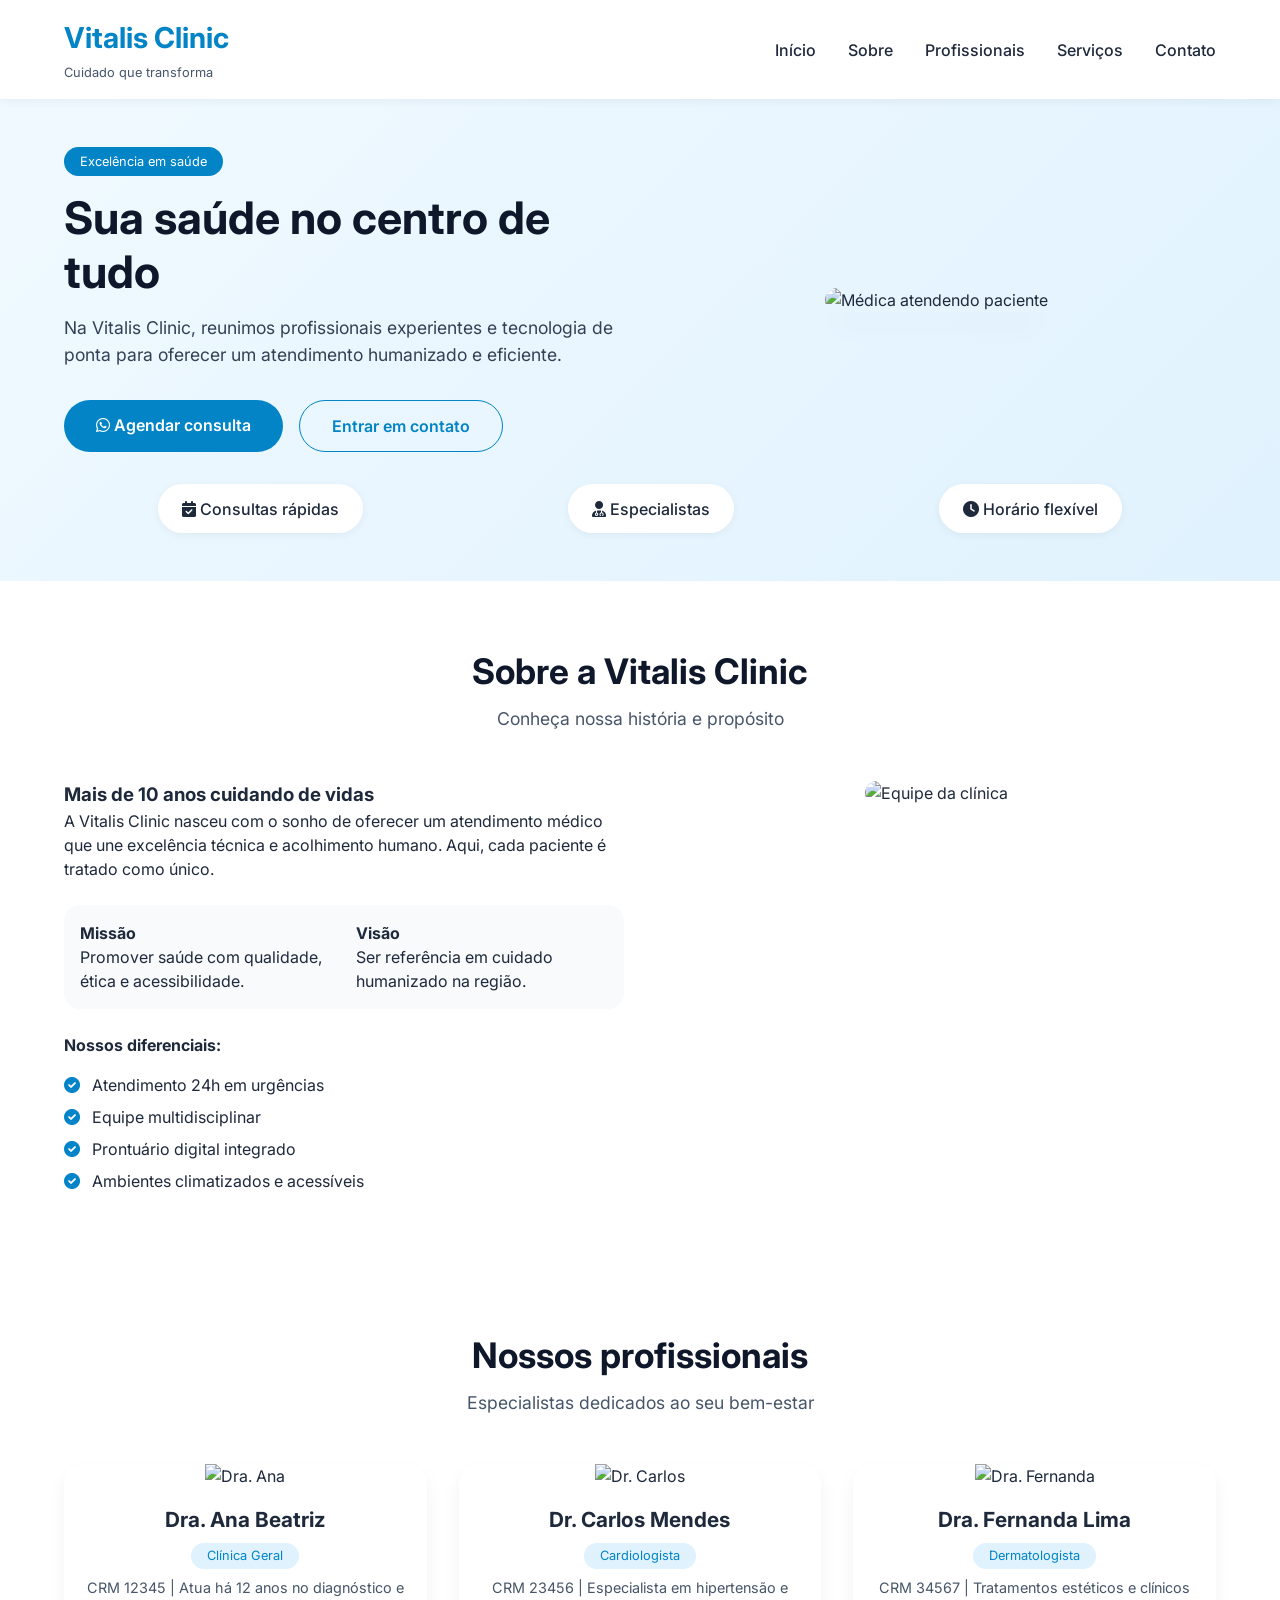
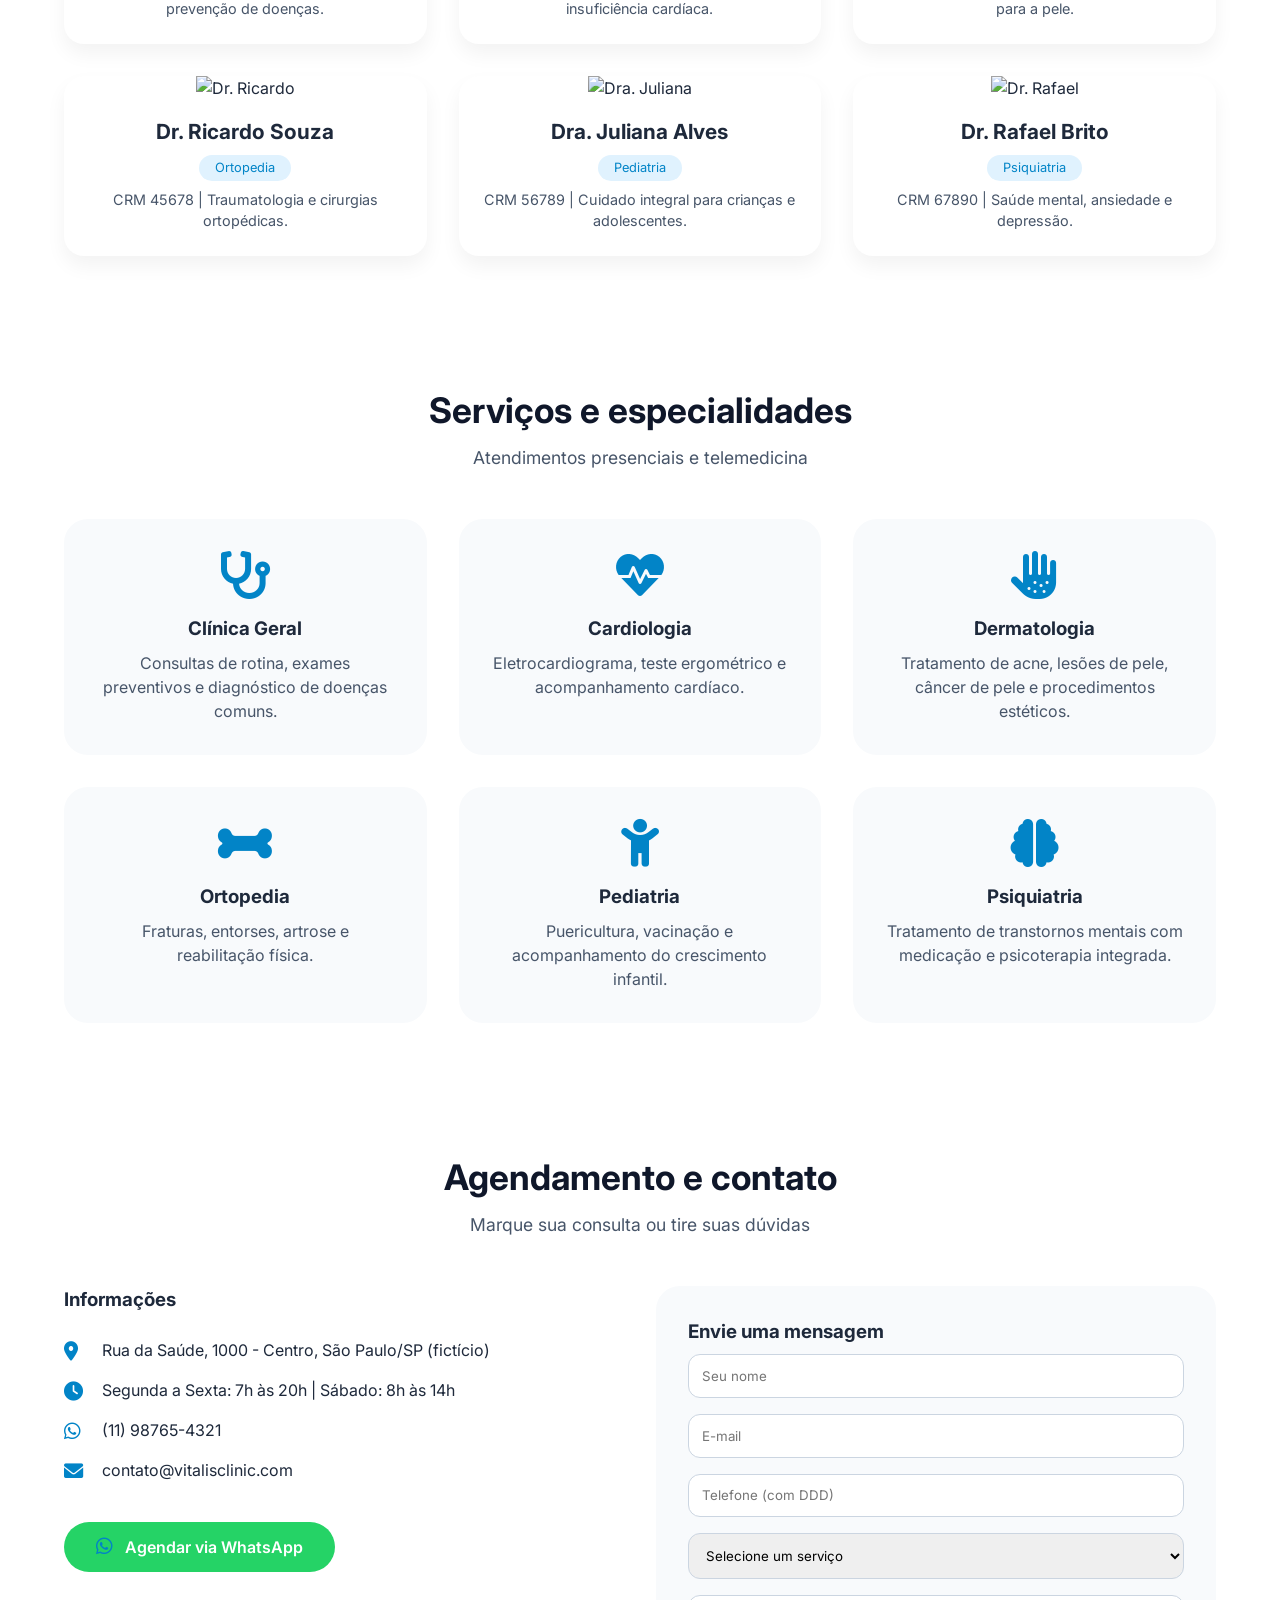
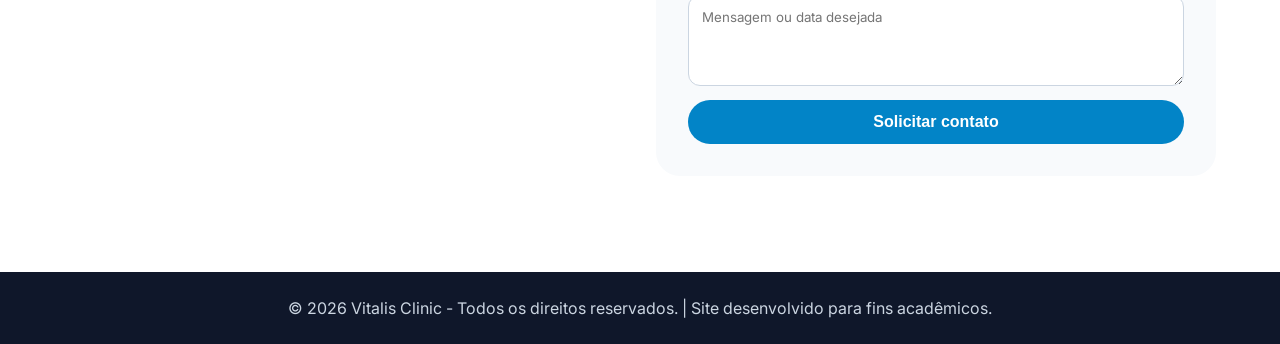
==== clinica/index.html @ b9044ef0 "Foi feito o site da clinica da atividade de ciração de sites" ====
<!DOCTYPE html>
<html lang="pt-BR">
<head>
    <meta charset="UTF-8">
    <meta name="viewport" content="width=device-width, initial-scale=1.0, user-scalable=yes">
    <title>Vitalis Clinic | Saúde e bem-estar</title>
    <link rel="stylesheet" href="style.css">
    <link href="https://fonts.googleapis.com/css2?family=Inter:opsz,wght@14..32,300;14..32,400;14..32,600;14..32,700&display=swap" rel="stylesheet">
    <link rel="stylesheet" href="https://cdnjs.cloudflare.com/ajax/libs/font-awesome/6.0.0-beta3/css/all.min.css">
</head>
<body>
    <!-- Header / Navegação -->
    <header>
        <div class="container header-container">
            <div class="logo">
                <h1>Vitalis Clinic</h1>
                <span>Cuidado que transforma</span>
            </div>
            <nav>
                <ul class="nav-menu">
                    <li><a href="#home">Início</a></li>
                    <li><a href="#sobre">Sobre</a></li>
                    <li><a href="#profissionais">Profissionais</a></li>
                    <li><a href="#servicos">Serviços</a></li>
                    <li><a href="#contato">Contato</a></li>
                </ul>
                <div class="mobile-menu-icon">
                    <i class="fas fa-bars"></i>
                </div>
            </nav>
        </div>
    </header>

    <main>
        <!-- HOME -->
        <section id="home" class="home">
            <div class="container home-content">
                <div class="home-text">
                    <span class="tag">Excelência em saúde</span>
                    <h2>Sua saúde no centro de tudo</h2>
                    <p>Na Vitalis Clinic, reunimos profissionais experientes e tecnologia de ponta para oferecer um atendimento humanizado e eficiente.</p>
                    <div class="cta-buttons">
                        <a href="#contato" class="btn-primary"><i class="fab fa-whatsapp"></i> Agendar consulta</a>
                        <a href="#contato" class="btn-secondary">Entrar em contato</a>
                    </div>
                </div>
                <div class="home-img">
                    <img src="https://placehold.co/500x400/e0f2fe/0284c7?text=Médica+com+paciente" alt="Médica atendendo paciente">
                </div>
            </div>
            <div class="services-highlight">
                <div class="container highlight-grid">
                    <div><i class="fas fa-calendar-check"></i> Consultas rápidas</div>
                    <div><i class="fas fa-user-md"></i> Especialistas</div>
                    <div><i class="fas fa-clock"></i> Horário flexível</div>
                </div>
            </div>
        </section>

        <!-- SOBRE -->
        <section id="sobre" class="sobre">
            <div class="container">
                <div class="section-header">
                    <h2>Sobre a Vitalis Clinic</h2>
                    <p>Conheça nossa história e propósito</p>
                </div>
                <div class="sobre-grid">
                    <div class="sobre-texto">
                        <h3>Mais de 10 anos cuidando de vidas</h3>
                        <p>A Vitalis Clinic nasceu com o sonho de oferecer um atendimento médico que une excelência técnica e acolhimento humano. Aqui, cada paciente é tratado como único.</p>
                        <div class="missao-visao">
                            <div><strong>Missão</strong><br>Promover saúde com qualidade, ética e acessibilidade.</div>
                            <div><strong>Visão</strong><br>Ser referência em cuidado humanizado na região.</div>
                        </div>
                        <h4>Nossos diferenciais:</h4>
                        <ul class="diferenciais">
                            <li><i class="fas fa-check-circle"></i> Atendimento 24h em urgências</li>
                            <li><i class="fas fa-check-circle"></i> Equipe multidisciplinar</li>
                            <li><i class="fas fa-check-circle"></i> Prontuário digital integrado</li>
                            <li><i class="fas fa-check-circle"></i> Ambientes climatizados e acessíveis</li>
                        </ul>
                    </div>
                    <div class="sobre-img">
                        <img src="https://placehold.co/500x400/cfe2ff/0b5e9e?text=Equipe+da+clínica" alt="Equipe da clínica">
                    </div>
                </div>
            </div>
        </section>

        <!-- PROFISSIONAIS -->
        <section id="profissionais" class="profissionais">
            <div class="container">
                <div class="section-header">
                    <h2>Nossos profissionais</h2>
                    <p>Especialistas dedicados ao seu bem-estar</p>
                </div>
                <div class="profissionais-grid">
                    <!-- 6 profissionais -->
                    <div class="card-pro">
                        <img src="https://placehold.co/300x300/e2e3e5/343a40?text=Dra.+Ana" alt="Dra. Ana">
                        <h3>Dra. Ana Beatriz</h3>
                        <span class="especialidade">Clínica Geral</span>
                        <p>CRM 12345 | Atua há 12 anos no diagnóstico e prevenção de doenças.</p>
                    </div>
                    <div class="card-pro">
                        <img src="https://placehold.co/300x300/e2e3e5/343a40?text=Dr.+Carlos" alt="Dr. Carlos">
                        <h3>Dr. Carlos Mendes</h3>
                        <span class="especialidade">Cardiologista</span>
                        <p>CRM 23456 | Especialista em hipertensão e insuficiência cardíaca.</p>
                    </div>
                    <div class="card-pro">
                        <img src="https://placehold.co/300x300/e2e3e5/343a40?text=Dra.+Fernanda" alt="Dra. Fernanda">
                        <h3>Dra. Fernanda Lima</h3>
                        <span class="especialidade">Dermatologista</span>
                        <p>CRM 34567 | Tratamentos estéticos e clínicos para a pele.</p>
                    </div>
                    <div class="card-pro">
                        <img src="https://placehold.co/300x300/e2e3e5/343a40?text=Dr.+Ricardo" alt="Dr. Ricardo">
                        <h3>Dr. Ricardo Souza</h3>
                        <span class="especialidade">Ortopedia</span>
                        <p>CRM 45678 | Traumatologia e cirurgias ortopédicas.</p>
                    </div>
                    <div class="card-pro">
                        <img src="https://placehold.co/300x300/e2e3e5/343a40?text=Dra.+Juliana" alt="Dra. Juliana">
                        <h3>Dra. Juliana Alves</h3>
                        <span class="especialidade">Pediatria</span>
                        <p>CRM 56789 | Cuidado integral para crianças e adolescentes.</p>
                    </div>
                    <div class="card-pro">
                        <img src="https://placehold.co/300x300/e2e3e5/343a40?text=Dr.+Rafael" alt="Dr. Rafael">
                        <h3>Dr. Rafael Brito</h3>
                        <span class="especialidade">Psiquiatria</span>
                        <p>CRM 67890 | Saúde mental, ansiedade e depressão.</p>
                    </div>
                </div>
            </div>
        </section>

        <!-- SERVIÇOS -->
        <section id="servicos" class="servicos">
            <div class="container">
                <div class="section-header">
                    <h2>Serviços e especialidades</h2>
                    <p>Atendimentos presenciais e telemedicina</p>
                </div>
                <div class="servicos-grid">
                    <div class="card-servico">
                        <i class="fas fa-stethoscope"></i>
                        <h3>Clínica Geral</h3>
                        <p>Consultas de rotina, exames preventivos e diagnóstico de doenças comuns.</p>
                    </div>
                    <div class="card-servico">
                        <i class="fas fa-heartbeat"></i>
                        <h3>Cardiologia</h3>
                        <p>Eletrocardiograma, teste ergométrico e acompanhamento cardíaco.</p>
                    </div>
                    <div class="card-servico">
                        <i class="fas fa-allergies"></i>
                        <h3>Dermatologia</h3>
                        <p>Tratamento de acne, lesões de pele, câncer de pele e procedimentos estéticos.</p>
                    </div>
                    <div class="card-servico">
                        <i class="fas fa-bone"></i>
                        <h3>Ortopedia</h3>
                        <p>Fraturas, entorses, artrose e reabilitação física.</p>
                    </div>
                    <div class="card-servico">
                        <i class="fas fa-child"></i>
                        <h3>Pediatria</h3>
                        <p>Puericultura, vacinação e acompanhamento do crescimento infantil.</p>
                    </div>
                    <div class="card-servico">
                        <i class="fas fa-brain"></i>
                        <h3>Psiquiatria</h3>
                        <p>Tratamento de transtornos mentais com medicação e psicoterapia integrada.</p>
                    </div>
                </div>
            </div>
        </section>

        <!-- CONTATO / AGENDAMENTO -->
        <section id="contato" class="contato">
            <div class="container">
                <div class="section-header">
                    <h2>Agendamento e contato</h2>
                    <p>Marque sua consulta ou tire suas dúvidas</p>
                </div>
                <div class="contato-grid">
                    <div class="contato-info">
                        <h3>Informações</h3>
                        <ul>
                            <li><i class="fas fa-map-marker-alt"></i> Rua da Saúde, 1000 - Centro, São Paulo/SP (fictício)</li>
                            <li><i class="fas fa-clock"></i> Segunda a Sexta: 7h às 20h | Sábado: 8h às 14h</li>
                            <li><i class="fab fa-whatsapp"></i> (11) 98765-4321</li>
                            <li><i class="fas fa-envelope"></i> contato@vitalisclinic.com</li>
                        </ul>
                        <a href="https://wa.me/5511987654321?text=Olá! Gostaria de agendar uma consulta." class="btn-whatsapp" target="_blank"><i class="fab fa-whatsapp"></i> Agendar via WhatsApp</a>
                    </div>
                    <div class="contato-form">
                        <h3>Envie uma mensagem</h3>
                        <form id="form-contato">
                            <input type="text" placeholder="Seu nome" required>
                            <input type="email" placeholder="E-mail" required>
                            <input type="tel" placeholder="Telefone (com DDD)">
                            <select required>
                                <option value="">Selecione um serviço</option>
                                <option>Clínica Geral</option>
                                <option>Cardiologia</option>
                                <option>Dermatologia</option>
                                <option>Ortopedia</option>
                                <option>Pediatria</option>
                                <option>Psiquiatria</option>
                            </select>
                            <textarea placeholder="Mensagem ou data desejada" rows="4"></textarea>
                            <button type="submit" class="btn-primary">Solicitar contato</button>
                        </form>
                        <div id="form-mensagem" style="display:none; margin-top:1rem; padding:0.5rem; background:#d4edda; color:#155724;"></div>
                    </div>
                </div>
            </div>
        </section>
    </main>

    <footer>
        <div class="container">
            <p>&copy; 2026 Vitalis Clinic - Todos os direitos reservados. | Site desenvolvido para fins acadêmicos.</p>
        </div>
    </footer>

    <script src="script.js"></script>
</body>
</html>
---- clinica/style.css ----
* {
    margin: 0;
    padding: 0;
    box-sizing: border-box;
}

body {
    font-family: 'Inter', sans-serif;
    line-height: 1.5;
    color: #1e293b;
    background-color: #ffffff;
}

.container {
    width: 90%;
    max-width: 1200px;
    margin: 0 auto;
}

/* Header */
header {
    background: #ffffff;
    box-shadow: 0 2px 10px rgba(0,0,0,0.05);
    position: sticky;
    top: 0;
    z-index: 100;
}

.header-container {
    display: flex;
    justify-content: space-between;
    align-items: center;
    padding: 1rem 0;
}

.logo h1 {
    font-size: 1.8rem;
    color: #0284c7;
}

.logo span {
    font-size: 0.8rem;
    color: #475569;
}

.nav-menu {
    display: flex;
    list-style: none;
    gap: 2rem;
}

.nav-menu a {
    text-decoration: none;
    color: #1e293b;
    font-weight: 500;
    transition: color 0.3s;
}

.nav-menu a:hover {
    color: #0284c7;
}

.mobile-menu-icon {
    display: none;
    font-size: 1.8rem;
    cursor: pointer;
}

/* Seções gerais */
section {
    padding: 4rem 0;
}

.section-header {
    text-align: center;
    margin-bottom: 3rem;
}

.section-header h2 {
    font-size: 2.2rem;
    color: #0f172a;
    margin-bottom: 0.5rem;
}

.section-header p {
    color: #475569;
    font-size: 1.1rem;
}

/* Home */
.home {
    background: linear-gradient(135deg, #f0f9ff 0%, #e0f2fe 100%);
    padding: 3rem 0;
}

.home-content {
    display: flex;
    align-items: center;
    gap: 2rem;
    flex-wrap: wrap;
}

.home-text {
    flex: 1;
}

.tag {
    background: #0284c7;
    color: white;
    padding: 0.3rem 1rem;
    border-radius: 20px;
    font-size: 0.8rem;
    display: inline-block;
    margin-bottom: 1rem;
}

.home-text h2 {
    font-size: 2.8rem;
    line-height: 1.2;
    margin-bottom: 1rem;
    color: #0f172a;
}

.home-text p {
    font-size: 1.1rem;
    margin-bottom: 2rem;
    color: #334155;
}

.cta-buttons {
    display: flex;
    gap: 1rem;
    flex-wrap: wrap;
}

.btn-primary, .btn-secondary, .btn-whatsapp {
    display: inline-block;
    padding: 0.8rem 2rem;
    text-decoration: none;
    border-radius: 40px;
    font-weight: 600;
    transition: all 0.3s;
}

.btn-primary {
    background: #0284c7;
    color: white;
}

.btn-primary:hover {
    background: #0369a1;
}

.btn-secondary {
    background: transparent;
    color: #0284c7;
    border: 1px solid #0284c7;
}

.btn-secondary:hover {
    background: #e0f2fe;
}

.home-img {
    flex: 1;
    text-align: center;
}

.home-img img {
    max-width: 100%;
    border-radius: 20px;
    box-shadow: 0 20px 30px -10px rgba(0,0,0,0.1);
}

.highlight-grid {
    display: flex;
    justify-content: space-around;
    margin-top: 2rem;
    gap: 1rem;
    flex-wrap: wrap;
}

.highlight-grid div {
    background: white;
    padding: 0.8rem 1.5rem;
    border-radius: 50px;
    box-shadow: 0 2px 8px rgba(0,0,0,0.05);
    font-weight: 500;
}

/* Sobre */
.sobre-grid {
    display: flex;
    gap: 2rem;
    flex-wrap: wrap;
}

.sobre-texto {
    flex: 1;
}

.sobre-img {
    flex: 1;
    text-align: center;
}

.sobre-img img {
    max-width: 100%;
    border-radius: 20px;
}

.missao-visao {
    display: flex;
    gap: 1.5rem;
    margin: 1.5rem 0;
    background: #f8fafc;
    padding: 1rem;
    border-radius: 16px;
}

.missao-visao div {
    flex: 1;
}

.diferenciais {
    list-style: none;
    margin-top: 1rem;
}

.diferenciais li {
    margin: 0.5rem 0;
}

.diferenciais i {
    color: #0284c7;
    margin-right: 0.5rem;
}

/* Profissionais */
.profissionais-grid {
    display: grid;
    grid-template-columns: repeat(auto-fill, minmax(280px, 1fr));
    gap: 2rem;
}

.card-pro {
    background: #ffffff;
    border-radius: 20px;
    overflow: hidden;
    box-shadow: 0 10px 20px rgba(0,0,0,0.05);
    transition: transform 0.2s;
    text-align: center;
    padding-bottom: 1.5rem;
}

.card-pro:hover {
    transform: translateY(-5px);
}

.card-pro img {
    width: 100%;
    aspect-ratio: 1 / 1;
    object-fit: cover;
}

.card-pro h3 {
    margin-top: 1rem;
    font-size: 1.3rem;
}

.especialidade {
    display: inline-block;
    background: #e0f2fe;
    color: #0284c7;
    padding: 0.2rem 1rem;
    border-radius: 20px;
    font-size: 0.8rem;
    margin: 0.5rem 0;
}

.card-pro p {
    padding: 0 1rem;
    color: #475569;
    font-size: 0.9rem;
}

/* Serviços */
.servicos-grid {
    display: grid;
    grid-template-columns: repeat(auto-fill, minmax(300px, 1fr));
    gap: 2rem;
}

.card-servico {
    background: #f8fafc;
    padding: 2rem;
    border-radius: 24px;
    text-align: center;
    transition: 0.2s;
}

.card-servico i {
    font-size: 3rem;
    color: #0284c7;
    margin-bottom: 1rem;
}

.card-servico h3 {
    margin-bottom: 0.5rem;
}

.card-servico p {
    color: #475569;
}

/* Contato */
.contato-grid {
    display: grid;
    grid-template-columns: 1fr 1fr;
    gap: 2rem;
}

.contato-info ul {
    list-style: none;
    margin: 1.5rem 0;
}

.contato-info li {
    margin: 1rem 0;
    display: flex;
    align-items: center;
    gap: 0.8rem;
}

.contato-info i {
    width: 25px;
    color: #0284c7;
    font-size: 1.2rem;
}

.btn-whatsapp {
    background: #25d366;
    color: white;
    display: inline-block;
    margin-top: 1rem;
}

.btn-whatsapp:hover {
    background: #128C7E;
}

.contato-form {
    background: #f8fafc;
    padding: 2rem;
    border-radius: 24px;
}

.contato-form input, 
.contato-form select, 
.contato-form textarea {
    width: 100%;
    padding: 0.8rem;
    margin: 0.5rem 0;
    border: 1px solid #cbd5e1;
    border-radius: 12px;
    font-family: inherit;
}

.contato-form button {
    width: 100%;
    border: none;
    cursor: pointer;
    font-size: 1rem;
}

footer {
    background: #0f172a;
    color: #cbd5e1;
    text-align: center;
    padding: 1.5rem 0;
    margin-top: 2rem;
}

/* Responsivo */
@media (max-width: 768px) {
    .nav-menu {
        display: none;
        flex-direction: column;
        background: white;
        position: absolute;
        top: 70px;
        left: 0;
        width: 100%;
        padding: 1rem;
        box-shadow: 0 4px 6px rgba(0,0,0,0.1);
    }

    .nav-menu.active {
        display: flex;
    }

    .mobile-menu-icon {
        display: block;
    }

    .home-text h2 {
        font-size: 2rem;
    }

    .contato-grid {
        grid-template-columns: 1fr;
    }

    .missao-visao {
        flex-direction: column;
    }

    .section-header h2 {
        font-size: 1.8rem;
    }
}
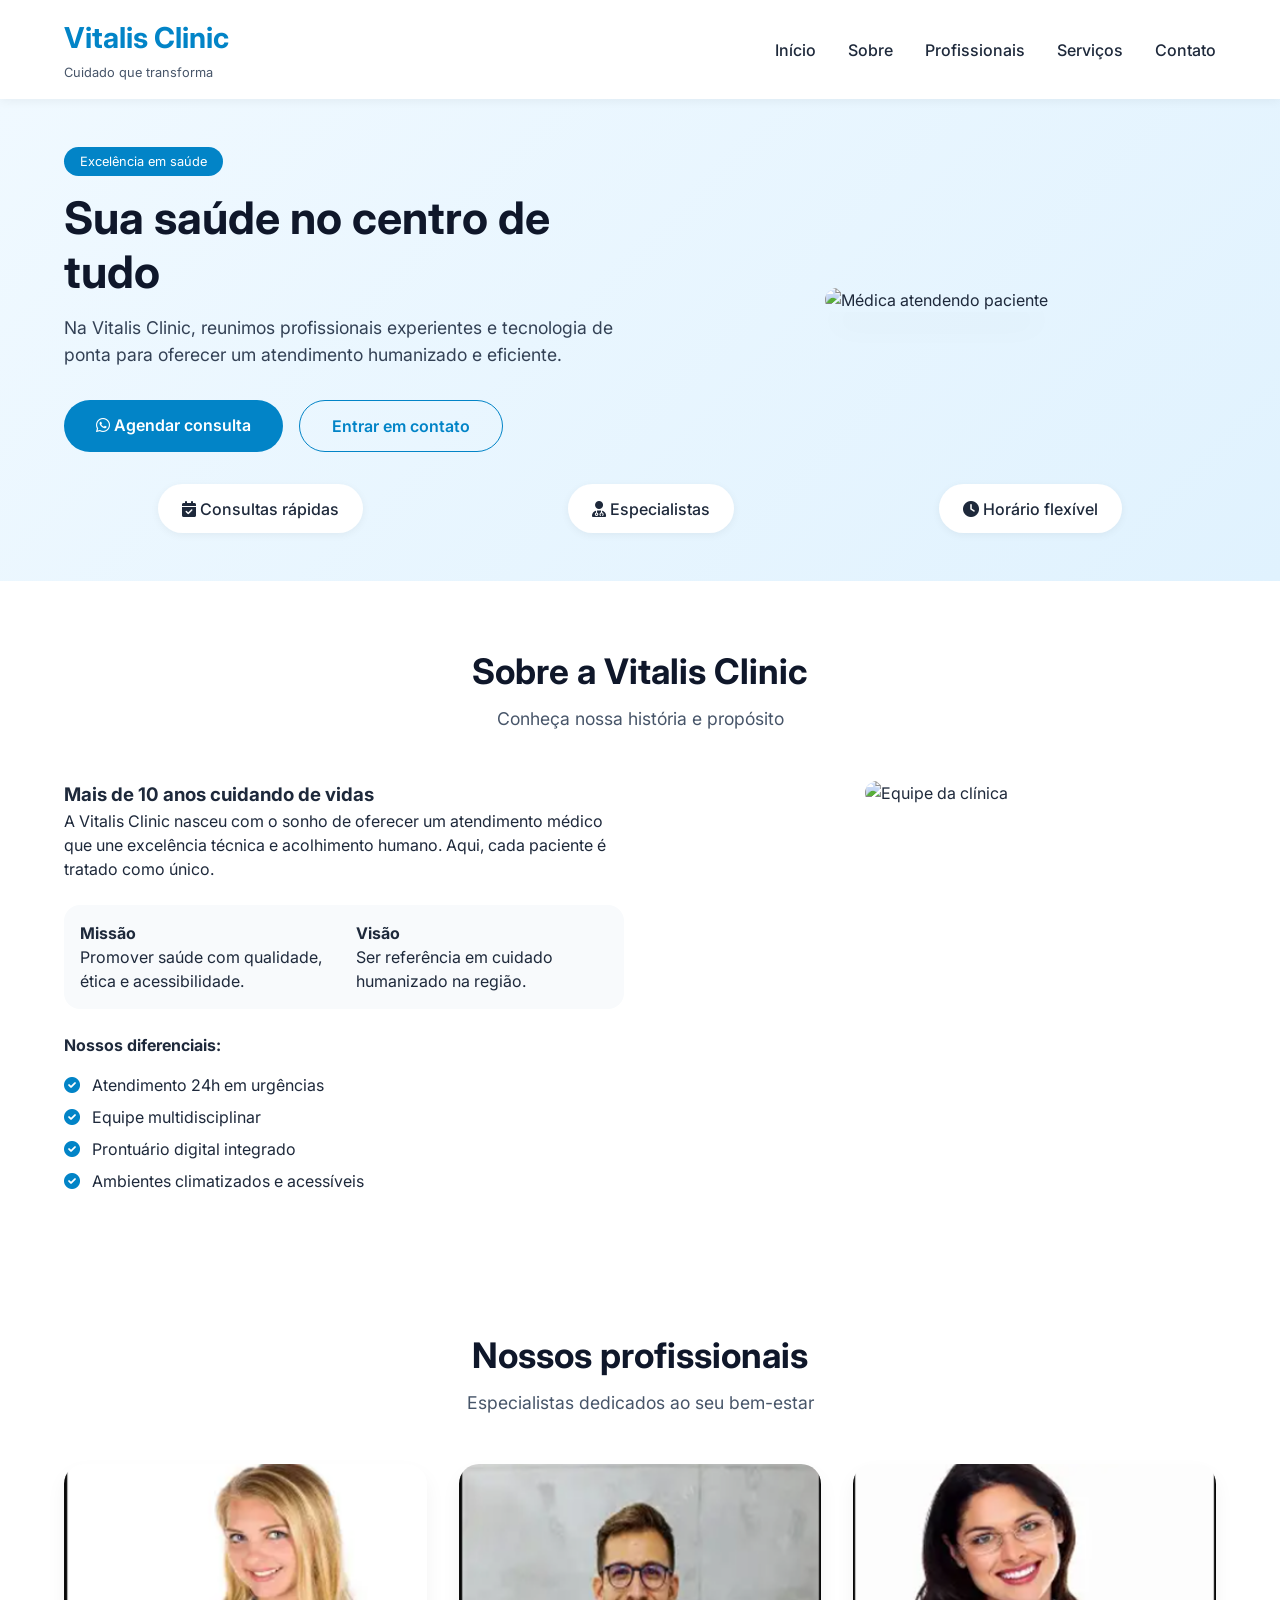
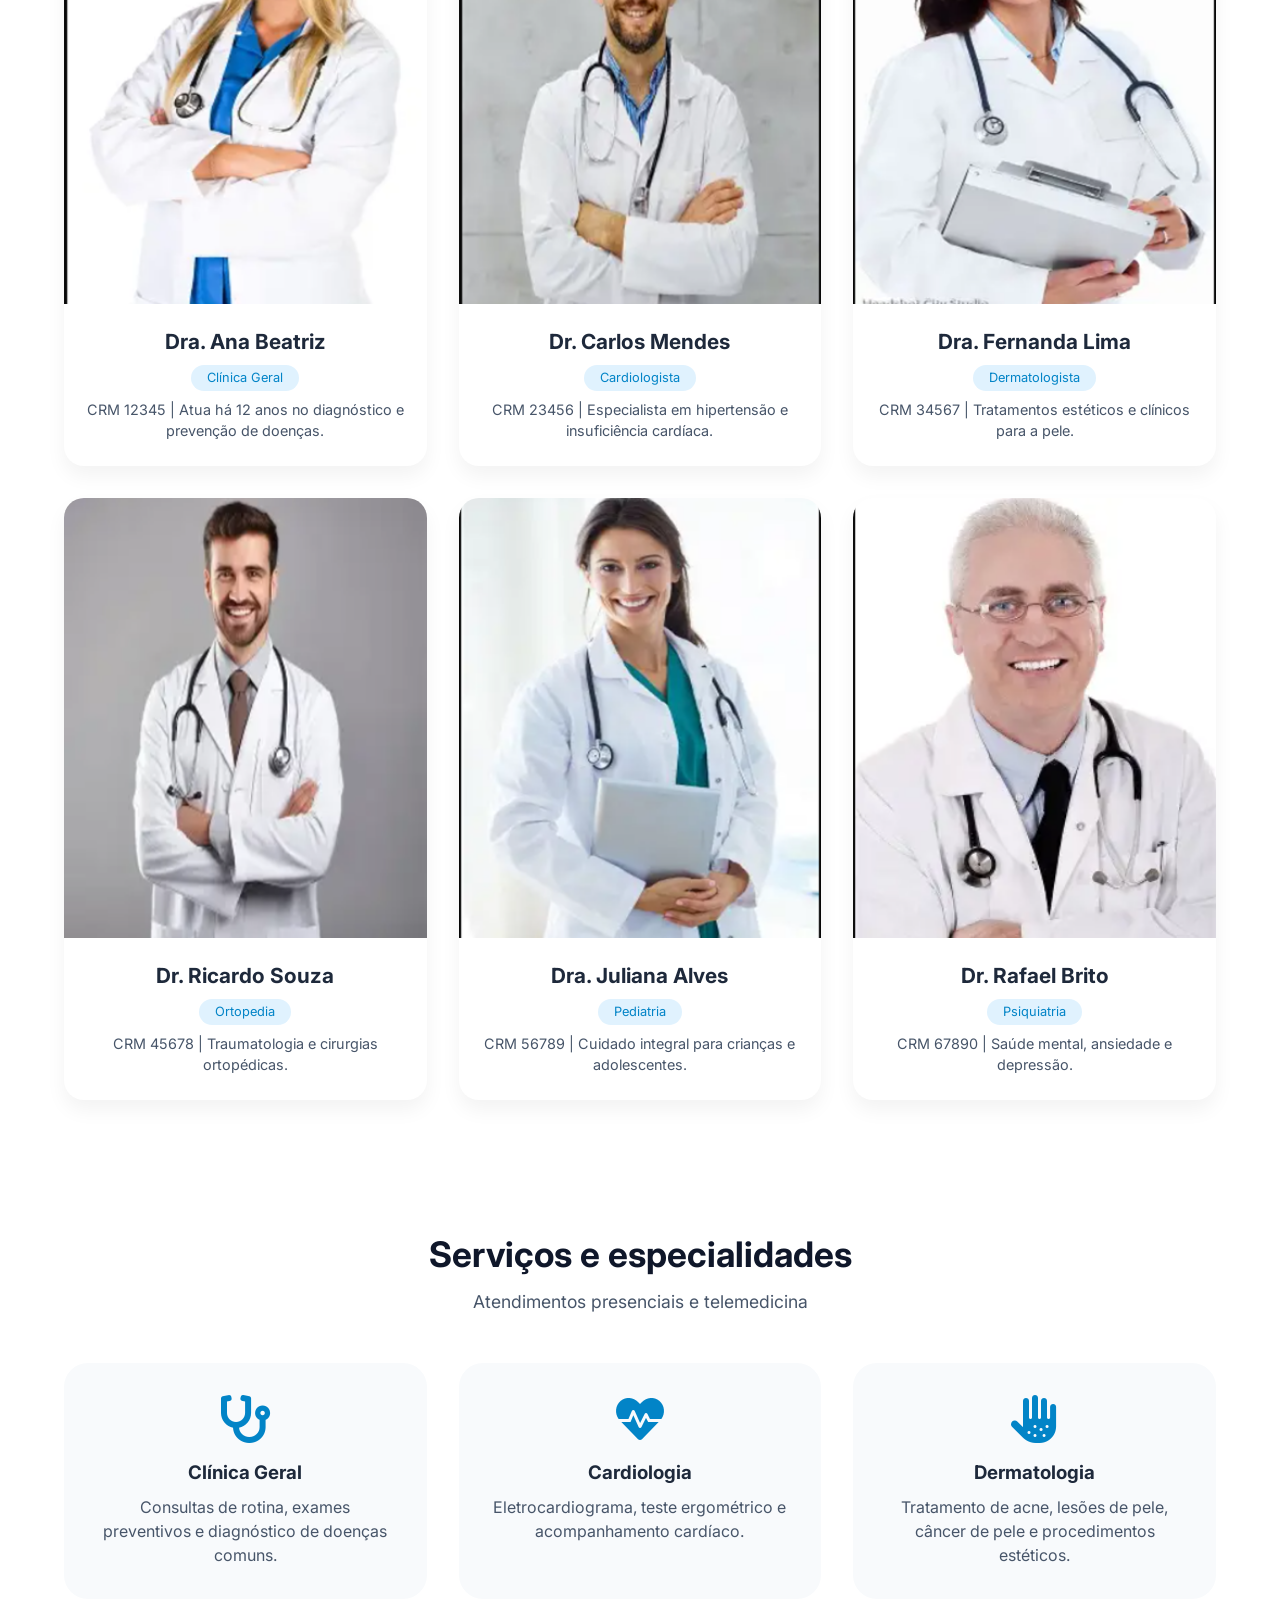
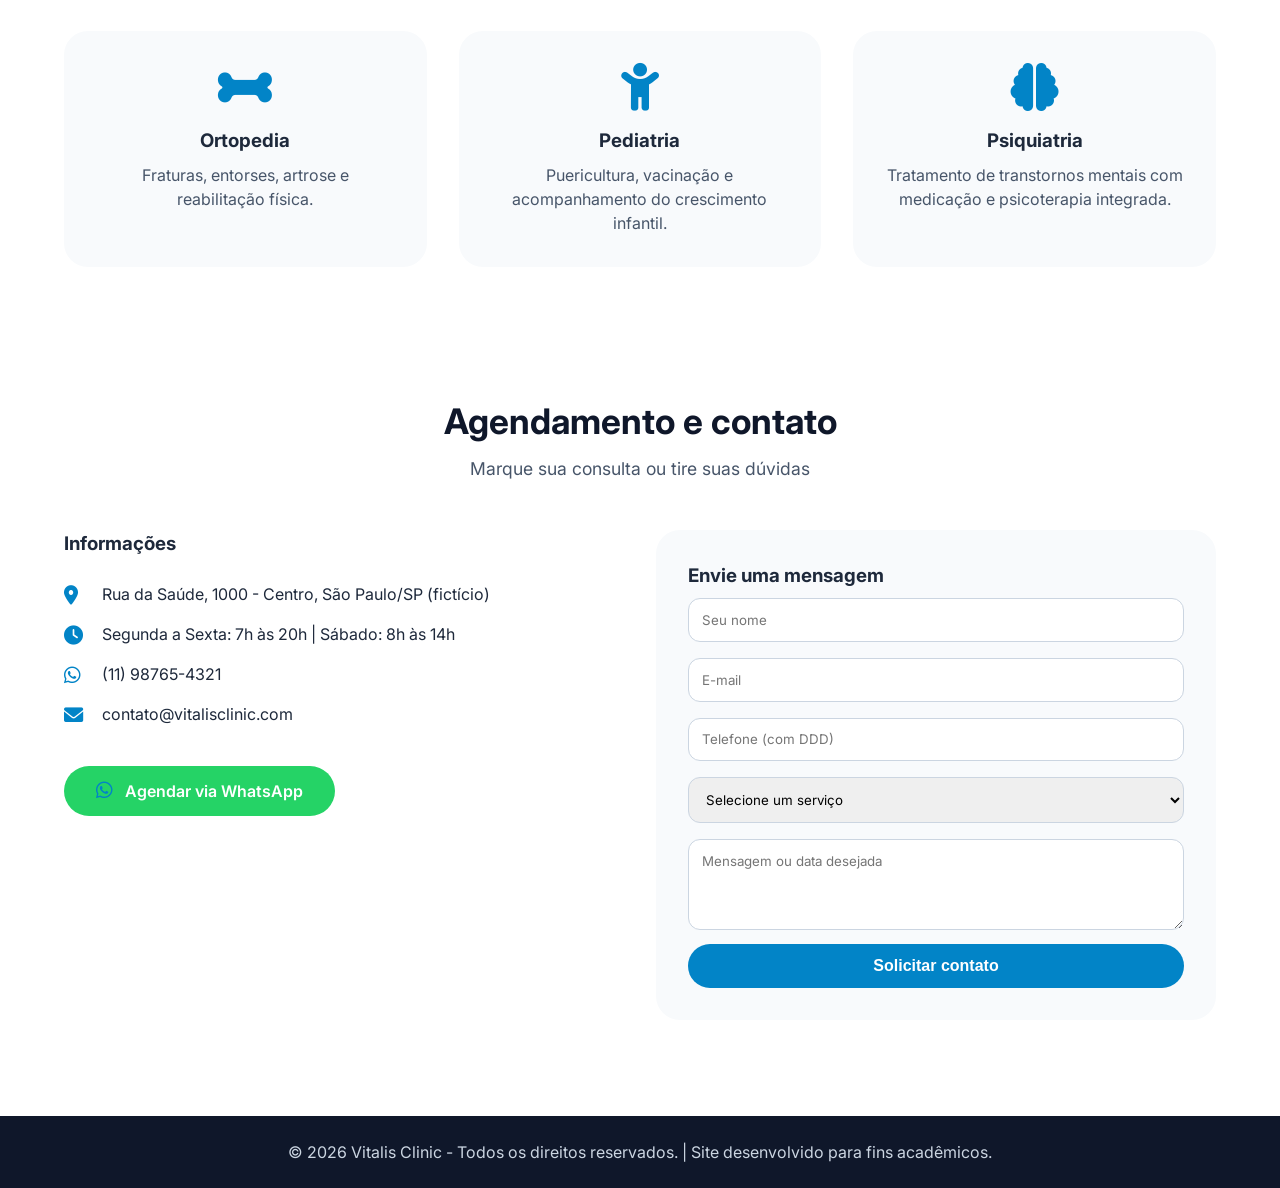
==== commit 4c2e01c1: "imagens adicionadas" ====
--- a/clinica/index.html
+++ b/clinica/index.html
@@ -97,37 +97,37 @@
                 <div class="profissionais-grid">
                     <!-- 6 profissionais -->
                     <div class="card-pro">
-                        <img src="https://placehold.co/300x300/e2e3e5/343a40?text=Dra.+Ana" alt="Dra. Ana">
+                        <img src="img/dra1.png" alt="Dra. Ana" width="330" height="440">
                         <h3>Dra. Ana Beatriz</h3>
                         <span class="especialidade">Clínica Geral</span>
                         <p>CRM 12345 | Atua há 12 anos no diagnóstico e prevenção de doenças.</p>
                     </div>
                     <div class="card-pro">
-                        <img src="https://placehold.co/300x300/e2e3e5/343a40?text=Dr.+Carlos" alt="Dr. Carlos">
+                        <img src="img/dr1.png" alt="Dr. Carlos" width="330" height="440">
                         <h3>Dr. Carlos Mendes</h3>
                         <span class="especialidade">Cardiologista</span>
                         <p>CRM 23456 | Especialista em hipertensão e insuficiência cardíaca.</p>
                     </div>
                     <div class="card-pro">
-                        <img src="https://placehold.co/300x300/e2e3e5/343a40?text=Dra.+Fernanda" alt="Dra. Fernanda">
+                        <img src="img/dra2.png" alt="Dra. Fernanda" width="330" height="440">
                         <h3>Dra. Fernanda Lima</h3>
                         <span class="especialidade">Dermatologista</span>
                         <p>CRM 34567 | Tratamentos estéticos e clínicos para a pele.</p>
                     </div>
                     <div class="card-pro">
-                        <img src="https://placehold.co/300x300/e2e3e5/343a40?text=Dr.+Ricardo" alt="Dr. Ricardo">
+                        <img src="img/dr2.png" alt="Dr. Ricardo" width="330" height="440">
                         <h3>Dr. Ricardo Souza</h3>
                         <span class="especialidade">Ortopedia</span>
                         <p>CRM 45678 | Traumatologia e cirurgias ortopédicas.</p>
                     </div>
                     <div class="card-pro">
-                        <img src="https://placehold.co/300x300/e2e3e5/343a40?text=Dra.+Juliana" alt="Dra. Juliana">
+                        <img src="img/dra3.png" alt="Dra. Juliana" width="330" height="440">
                         <h3>Dra. Juliana Alves</h3>
                         <span class="especialidade">Pediatria</span>
                         <p>CRM 56789 | Cuidado integral para crianças e adolescentes.</p>
                     </div>
                     <div class="card-pro">
-                        <img src="https://placehold.co/300x300/e2e3e5/343a40?text=Dr.+Rafael" alt="Dr. Rafael">
+                        <img src="img/dr3.png" alt="Dr. Rafael" width="330" height="440">
                         <h3>Dr. Rafael Brito</h3>
                         <span class="especialidade">Psiquiatria</span>
                         <p>CRM 67890 | Saúde mental, ansiedade e depressão.</p>
